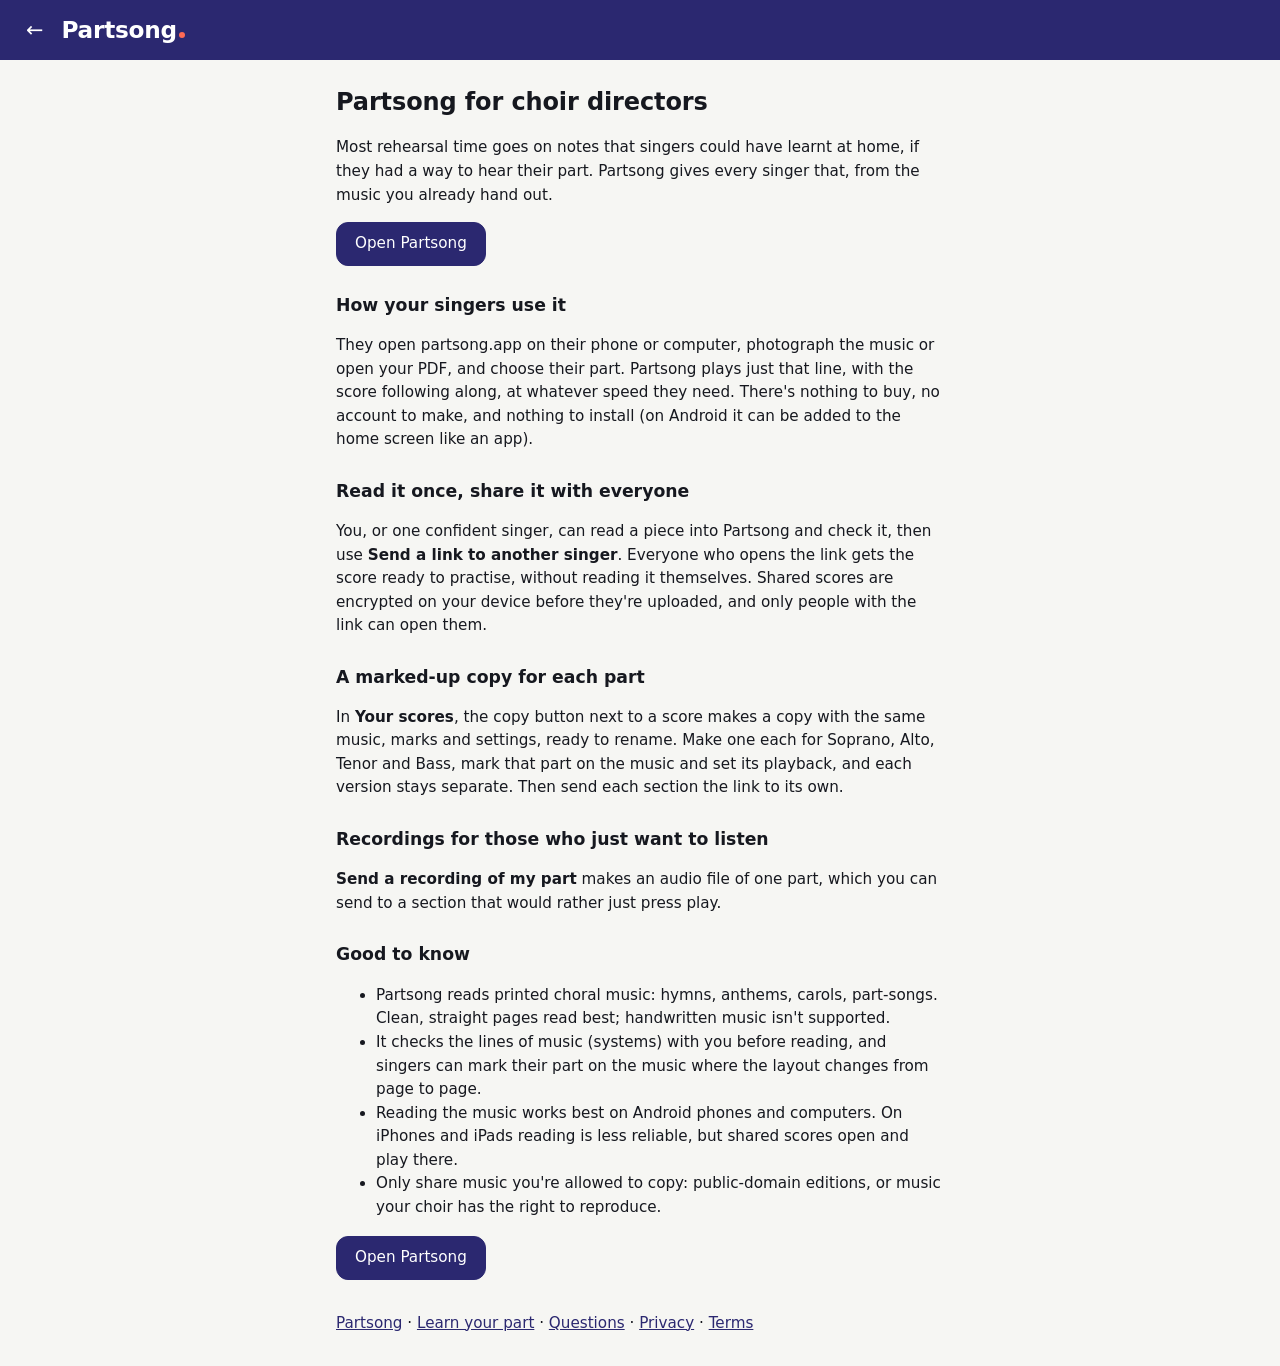
==== choir-directors.html @ 73a4e0ba "Help pages for search: How to learn your choir part (with checking systems and marking your part), R" ====
<!doctype html>
<html lang="en">
<head>
  <meta charset="utf-8">
  <meta name="viewport" content="width=device-width, initial-scale=1, viewport-fit=cover">
  <title>Partsong for choir directors – Partsong</title>
  <meta name="description" content="Help your singers learn their notes between rehearsals: they photograph the music or open your PDF and hear just their part. Free, no accounts, nothing to install.">
  <link rel="canonical" href="https://partsong.app/choir-directors.html">
  <meta property="og:type" content="article">
  <meta property="og:url" content="https://partsong.app/choir-directors.html">
  <meta property="og:site_name" content="Partsong">
  <meta property="og:title" content="Partsong for choir directors">
  <meta property="og:description" content="Help your singers learn their notes between rehearsals: they photograph the music or open your PDF and hear just their part. Free, no accounts, nothing to install.">
  <meta property="og:image" content="https://partsong.app/og-image.png">
  <meta name="twitter:card" content="summary_large_image">
  <meta name="theme-color" content="#2b2870">
  <link rel="icon" href="favicon.ico" sizes="48x48">
  <link rel="icon" href="icon.svg" type="image/svg+xml">
  <link rel="stylesheet" href="styles.css">
  <script type="application/ld+json">
{
  "@context": "https://schema.org",
  "@type": "WebPage",
  "name": "Partsong for choir directors",
  "audience": {
    "@type": "Audience",
    "audienceType": "Choir directors"
  },
  "about": {
    "@type": "WebApplication",
    "name": "Partsong",
    "url": "https://partsong.app/"
  }
}
  </script>
</head>
<body>
  <header>
    <a href="./" class="icon-btn" aria-label="Back to Partsong">&larr;</a>
    <h1>Partsong</h1>
  </header>
  <main class="legal">
    <h2>Partsong for choir directors</h2>

    <p>Most rehearsal time goes on notes that singers could have learnt at home, if they had a way to hear their part. Partsong gives every singer that, from the music you already hand out.</p>
    <p><a class="button primary" href="./">Open Partsong</a></p>

    <h3>How your singers use it</h3>
    <p>They open partsong.app on their phone or computer, photograph the music or open your PDF, and choose their part. Partsong plays just that line, with the score following along, at whatever speed they need. There's nothing to buy, no account to make, and nothing to install (on Android it can be added to the home screen like an app).</p>

    <h3>Read it once, share it with everyone</h3>
    <p>You, or one confident singer, can read a piece into Partsong and check it, then use <strong>Send a link to another singer</strong>. Everyone who opens the link gets the score ready to practise, without reading it themselves. Shared scores are encrypted on your device before they're uploaded, and only people with the link can open them.</p>

    <h3>A marked-up copy for each part</h3>
    <p>In <strong>Your scores</strong>, the copy button next to a score makes a copy with the same music, marks and settings, ready to rename. Make one each for Soprano, Alto, Tenor and Bass, mark that part on the music and set its playback, and each version stays separate. Then send each section the link to its own.</p>

    <h3>Recordings for those who just want to listen</h3>
    <p><strong>Send a recording of my part</strong> makes an audio file of one part, which you can send to a section that would rather just press play.</p>

    <h3>Good to know</h3>
    <ul>
      <li>Partsong reads printed choral music: hymns, anthems, carols, part-songs. Clean, straight pages read best; handwritten music isn't supported.</li>
      <li>It checks the lines of music (systems) with you before reading, and singers can mark their part on the music where the layout changes from page to page.</li>
      <li>Reading the music works best on Android phones and computers. On iPhones and iPads reading is less reliable, but shared scores open and play there.</li>
      <li>Only share music you're allowed to copy: public-domain editions, or music your choir has the right to reproduce.</li>
    </ul>

    <p><a class="button primary" href="./">Open Partsong</a></p>

    <p class="legal-links"><a href="./">Partsong</a> · <a href="learn-your-choir-part.html">Learn your part</a> · <a href="faq.html">Questions</a> · <a href="privacy.html">Privacy</a> · <a href="terms.html">Terms</a></p>
  </main>
</body>
</html>
---- styles.css ----
:root {
  --bg: #f6f6f3;
  --surface: #ffffff;
  --text: #16181f;
  --muted: #6b6d75;
  --border: #e2e2dc;
  --accent: #2b2870;
  --accent-text: #ffffff;
  --header: #2b2870;
  --gold: #ff6a55;
  --gold-text: #ffffff;
  --gold-ink: #e2432d; /* coral text on the light background */
  --mine: #ffe5e0;
  --danger: #c0392b;
  --shadow: 0 1px 2px rgb(20 22 30 / 0.05), 0 4px 16px rgb(20 22 30 / 0.07);
  color-scheme: light;
}
@media (prefers-color-scheme: dark) {
  :root:not([data-theme="light"]) {
    --bg: #12141c;
    --surface: #1c1f2b;
    --text: #ece8df;
    --muted: #9d99a6;
    --border: #30344a;
    --accent: #b3b0ff;
    --accent-text: #12141c;
    --header: #24215c;
    --gold: #ff7a66;
    --gold-text: #1a0a07;
    --gold-ink: #ff7a66;
    --mine: #3d2320;
    --danger: #e8806f;
    --shadow: 0 1px 2px rgb(0 0 0 / 0.3), 0 4px 14px rgb(0 0 0 / 0.25);
    color-scheme: dark;
  }
}
:root[data-theme="dark"] {
  --bg: #12141c;
  --surface: #1c1f2b;
  --text: #ece8df;
  --muted: #9d99a6;
  --border: #30344a;
  --accent: #b3b0ff;
  --accent-text: #12141c;
  --header: #24215c;
  --gold: #ff7a66;
  --gold-text: #1a0a07;
  --gold-ink: #ff7a66;
  --mine: #3d2320;
  --danger: #e8806f;
  --shadow: 0 1px 2px rgb(0 0 0 / 0.3), 0 4px 14px rgb(0 0 0 / 0.25);
  color-scheme: dark;
}

/* Plus Jakarta Sans (SIL Open Font Licence, fonts/OFL-PlusJakartaSans.txt),
   variable weight. */
@font-face {
  font-family: "Plus Jakarta Sans";
  src: url("fonts/plus-jakarta-sans-latin-wght.woff2") format("woff2");
  font-weight: 200 800;
  font-display: swap;
}

* { box-sizing: border-box; }
/* Component display rules (e.g. button { display: inline-flex }) would
   otherwise override the hidden attribute. The panel animates its own. */
[hidden]:not(.panel) { display: none !important; }
body {
  margin: 0;
  background: var(--bg);
  color: var(--text);
  font: 16px/1.45 "Plus Jakarta Sans", system-ui, -apple-system, "Segoe UI", Roboto, sans-serif;
}
header {
  position: sticky;
  top: 0;
  z-index: 1;
  display: flex;
  align-items: center;
  gap: 8px;
  padding: 12px 16px;
  padding-top: max(12px, env(safe-area-inset-top));
  background: var(--header);
  color: #ffffff;
}
header h1 { margin: 0; font-size: 1.45rem; font-weight: 650; letter-spacing: -0.01em; }
/* The running version, faint at the right (also in About). */
.header-version { margin-left: auto; font-size: 0.7rem; opacity: 0.45; font-variant-numeric: tabular-nums; }
header h1::after { content: ""; display: inline-block; width: 6px; height: 6px; margin-left: 2px; border-radius: 50%; background: var(--gold); }
.device-note { background: var(--mine); border-radius: 10px; padding: 10px 12px; font-size: 0.92rem; }
main { max-width: 640px; margin: 0 auto; padding: 16px; }
h2 { font-size: 1.15rem; font-weight: 650; margin: 24px 0 10px; letter-spacing: -0.005em; }
.muted { color: var(--muted); font-size: 0.92rem; }

button, .button {
  display: inline-flex;
  align-items: center;
  justify-content: center;
  min-height: 44px;
  padding: 0 18px;
  border: 1px solid var(--border);
  border-radius: 12px;
  background: var(--surface);
  color: var(--text);
  font: inherit;
  font-weight: 500;
  cursor: pointer;
  transition: transform 0.1s ease;
}
button:active:not(:disabled), .button:active { transform: scale(0.97); }
button:disabled { opacity: 0.45; cursor: default; }
.primary { background: var(--accent); border-color: var(--accent); color: var(--accent-text); }
.danger { color: var(--danger); margin-top: 32px; }
.wide { width: 100%; margin-top: 16px; }
.icon-btn { min-height: 36px; padding: 0 10px; background: transparent; border: none; color: inherit; font-size: 1.3rem; }
.actions { display: flex; gap: 8px; flex-wrap: wrap; }
.intro { margin: 8px 0 20px; }
.tagline { margin: 0; font-size: 1.6rem; line-height: 1.2; font-weight: 750; letter-spacing: -0.02em; }
.tagline span { color: var(--gold-ink); }
#intro-more { margin: 10px 0 0; font-size: 0.98rem; }

.library { list-style: none; padding: 0; margin: 0; }
.library-search { width: 100%; min-height: 44px; margin: 0 0 12px; padding: 0 14px; font: inherit; border: 1px solid var(--border); border-radius: 12px; background: var(--surface); color: var(--text); }
.library li { display: flex; align-items: center; gap: 4px; margin-bottom: 8px; }
.library li > button:first-child { border: 0; box-shadow: var(--shadow); min-height: 64px; flex: 1; min-width: 0; gap: 12px; justify-content: flex-start; padding-left: 8px; text-align: left; }
.library .meta { flex: 1; min-width: 0; display: flex; flex-direction: column; gap: 2px; }
/* Full name, wrapping to two lines before it's cut short. */
.library .name { overflow: hidden; display: -webkit-box; -webkit-line-clamp: 2; -webkit-box-orient: vertical; overflow-wrap: anywhere; line-height: 1.25; }
.library small { font-size: 0.8rem; }
.library .thumb { width: 36px; height: 48px; flex: none; border-radius: 5px; box-shadow: 0 0 0 1px var(--border); overflow: hidden; background: var(--border); }
.library .thumb img { width: 100%; height: 100%; object-fit: cover; display: block; }
.library small { color: var(--muted); font-weight: 400; }

.pages { display: grid; grid-template-columns: repeat(auto-fill, minmax(96px, 1fr)); gap: 8px; padding: 0; margin: 16px 0 0; list-style: none; }
.pages li { position: relative; }
.pages img { width: 100%; aspect-ratio: 3 / 4; object-fit: cover; border-radius: 8px; border: 1px solid var(--border); display: block; }
.pages .remove { position: absolute; top: 4px; right: 4px; min-height: 28px; padding: 0 8px; font-size: 0.85rem; }
.pages .rotate { position: absolute; top: 4px; left: 4px; min-height: 28px; padding: 0 8px; font-size: 1rem; }
.pages .num { position: absolute; bottom: 4px; left: 4px; background: var(--surface); border-radius: 6px; padding: 0 6px; font-size: 0.8rem; }

.name-field { display: grid; gap: 4px; margin-top: 16px; font-size: 0.95rem; }
.name-field input { min-height: 44px; font: inherit; padding: 0 10px; border: 1px solid var(--border); border-radius: 8px; background: var(--surface); color: var(--text); }
.status { margin-top: 16px; white-space: pre-line; }
.discard { margin-top: 24px; color: var(--muted); }
.status progress { width: 100%; height: 8px; }

.title-wrap { display: flex; align-items: center; gap: 8px; color: var(--muted); }
.title-input {
  flex: 1;
  min-width: 0;
  font: inherit;
  font-size: 1.5rem;
  font-weight: 650;
  letter-spacing: -0.01em;
  padding: 6px 8px;
  border: 1px solid transparent;
  border-bottom: 1px dashed var(--muted);
  border-radius: 8px 8px 0 0;
  background: transparent;
  color: var(--text);
}
.title-input:focus { border-color: var(--border); background: var(--surface); outline: none; }

.lock-row { display: flex; align-items: center; gap: 12px; margin: 12px 0 0; padding: 10px 12px; border: 1px solid var(--border); border-radius: 10px; background: var(--surface); }
.lock-row .muted { font-size: 0.85rem; }
#panel.locked #auto-part, #panel.locked #marked-part, #panel.locked .octave-row { opacity: 0.55; }
.marked-part p { margin: 0 0 10px; }
.danger-text { color: var(--danger); }
#auto-part > .hint { margin: 10px 0 6px; }
#start-markup { width: 100%; }
.markup-bar {
  position: fixed;
  left: 0;
  right: 0;
  bottom: 0;
  z-index: 3;
  display: flex;
  align-items: center;
  gap: 12px;
  min-height: var(--transport-h);
  padding: 8px 16px max(8px, env(safe-area-inset-bottom));
  /* Full-width band, contents in the page's column (on a computer the button
     ran across the whole window, away from the page). */
  padding-inline: max(16px, calc((100% - 608px) / 2));
  background: var(--mine);
  border-top: 2px solid var(--gold);
}
.markup-bar[hidden] { display: none; }
/* Text across the top, buttons in a row beneath: beside the buttons, the text
   became a tall narrow column on phones with large text. */
.markup-bar { flex-wrap: wrap; gap: 8px 12px; }
.markup-bar p { flex: 1 1 100%; margin: 0; font-size: 0.92rem; }
.markup-bar button { flex: 1; }
.markup-bar button.link { flex: 0 0 auto; }
/* The current-bar highlight would look like part of the marking. */
body.marking .photo-list .bar { display: none; }
body.marking .transport { display: none; }
select { min-height: 40px; font: inherit; padding: 0 8px; border: 1px solid var(--border); border-radius: 8px; background: var(--surface); color: var(--text); }
.link { min-height: 0; padding: 0; border: 0; background: none; color: var(--accent); text-decoration: underline; font-weight: 400; }
.photo-list .mark { fill: var(--gold); fill-opacity: 0.16; stroke: var(--gold); stroke-opacity: 0.6; stroke-width: 4; }
/* Check and fix systems: red where a system ends, dotted between the staves of one. */
.photo-list .fix-split { stroke: #e2432d; stroke-width: 12; stroke-linecap: round; }
.photo-list .fix-gap { stroke: #2b2870; stroke-opacity: 0.45; stroke-width: 5; stroke-dasharray: 14 14; }
.parts-doubt { border: 1px solid var(--border); border-left: 4px solid var(--gold); border-radius: 10px; padding: 12px 14px; background: var(--surface); }
.parts-doubt p { margin: 0 0 8px; }
.parts-doubt .doubt-title { font-weight: 700; margin-bottom: 6px; }
.parts-doubt .doubt-step { font-weight: 600; margin: 6px 0 4px; }
.parts-doubt button { width: 100%; margin-bottom: 8px; }
.photo-list .mark-label { fill: #a8690f; font-family: "Plus Jakarta Sans", system-ui, sans-serif; font-weight: 700; }
.lines { list-style: none; padding: 0; margin: 0; display: grid; gap: 6px; }
.lines li {
  display: flex;
  align-items: center;
  gap: 10px;
  padding: 8px 12px;
  border: 1px solid var(--border);
  border-radius: 10px;
  background: var(--surface);
}
.lines li.mine { background: var(--mine); border-color: var(--gold); }
.lines .pick { flex: 1; display: flex; align-items: center; gap: 10px; font-weight: 500; min-height: 32px; }
.lines .range { color: var(--muted); font-size: 0.85rem; font-weight: 400; }
.lines .include { font-size: 0.85rem; color: var(--muted); display: flex; align-items: center; gap: 4px; }
input[type="radio"], input[type="checkbox"] { width: 20px; height: 20px; accent-color: var(--accent); }

.controls { display: grid; gap: 14px; margin-top: 20px; }
.controls label { display: grid; gap: 4px; font-size: 0.95rem; }
.controls input[type="range"] { width: 100%; accent-color: var(--accent); }
.bars { display: flex; gap: 12px; align-items: end; flex-wrap: wrap; }
.bars input[type="number"] { width: 72px; min-height: 40px; font: inherit; padding: 0 8px; border: 1px solid var(--border); border-radius: 8px; background: var(--surface); color: var(--text); }
.bars .check, .repeats .check { display: flex; align-items: center; gap: 6px; min-height: 40px; }
.repeats { margin-top: 12px; }
.repeats ul { list-style: none; margin: 4px 0 0; padding: 0; display: grid; gap: 6px; }
.repeats li { display: flex; align-items: center; gap: 8px; flex-wrap: wrap; font-size: 0.95rem; }
.repeats input[type="number"] { width: 72px; min-height: 40px; font: inherit; padding: 0 8px; border: 1px solid var(--border); border-radius: 8px; background: var(--surface); color: var(--text); }

/* Practice screen: music fills the page; transport is fixed at the bottom and
   the detailed controls slide up above it. */
:root { --transport-h: calc(72px + env(safe-area-inset-bottom)); }
#practice { padding-bottom: var(--transport-h); }
.transport {
  position: fixed;
  left: 0;
  right: 0;
  bottom: 0;
  z-index: 3;
  height: var(--transport-h);
  display: flex;
  align-items: center;
  justify-content: center;
  gap: 10px;
  padding: 0 12px env(safe-area-inset-bottom);
  background: var(--bg);
  border-top: 1px solid var(--border);
}
.icon-round { width: 50px; height: 50px; min-height: 0; padding: 0; border-radius: 50%; }
.icon-round svg { width: 26px; height: 26px; fill: currentColor; }
#play { width: 60px; height: 60px; background: var(--gold); border-color: var(--gold); color: var(--gold-text); box-shadow: 0 4px 14px color-mix(in srgb, var(--gold) 45%, transparent); }
#play .i-pause, #play.playing .i-play { display: none; }
#play.playing .i-pause { display: block; }
#settings[aria-expanded="true"] { background: var(--mine); border-color: var(--gold); }
.position { font-variant-numeric: tabular-nums; font-size: 1.05rem; min-width: 64px; text-align: center; }

.panel {
  position: fixed;
  left: 0;
  right: 0;
  bottom: var(--transport-h);
  z-index: 2;
  max-height: min(70vh, calc(100vh - var(--transport-h) - 64px));
  overflow-y: auto;
  padding: 4px 16px 16px;
  background: var(--bg);
  border-top: 1px solid var(--border);
  border-radius: 16px 16px 0 0;
  box-shadow: 0 -8px 24px rgb(0 0 0 / 0.18);
  transform: translateY(0);
  transition: transform 0.25s ease, visibility 0.25s;
}
.panel[hidden] { display: block; visibility: hidden; transform: translateY(110%); }
.panel > * { max-width: 608px; margin-left: auto; margin-right: auto; }
.panel { padding-top: 0; }
.panel-head {
  position: sticky;
  top: 0;
  z-index: 1;
  display: flex;
  align-items: center;
  justify-content: center;
  height: 44px;
  margin: 0 -16px;
  max-width: none;
  background: var(--bg);
  touch-action: none;
  cursor: grab;
}
.grab { width: 44px; height: 5px; border-radius: 3px; background: var(--border); }
.panel-close { position: absolute; right: 12px; min-height: 34px; padding: 0 14px; font-weight: 600; color: var(--accent); }
.panel-backdrop { position: fixed; inset: 0; z-index: 1; background: rgb(0 0 0 / 0.18); }
.error-toast { position: fixed; top: 64px; left: 12px; right: 12px; z-index: 10; padding: 10px 14px; border-radius: 10px; background: var(--danger); color: #fff; font-size: 0.9rem; box-shadow: 0 6px 18px rgb(0 0 0 / 0.25); }
.title-row { display: flex; align-items: center; gap: 4px; }
.title-row .title-wrap { flex: 1; min-width: 0; }
.share-btn { flex: none; width: 44px; height: 44px; min-height: 0; padding: 0; border: 0; border-radius: 50%; background: transparent; color: var(--accent); }
.report-link { margin: 32px auto 8px; text-align: center; }
.report-overlay { position: fixed; inset: 0; z-index: 9; display: flex; align-items: flex-start; justify-content: center; padding: 72px 12px 12px; background: rgb(0 0 0 / 0.3); overflow-y: auto; }
.report-card { width: 100%; max-width: 560px; padding: 16px; border-radius: 14px; background: var(--bg); box-shadow: 0 10px 30px rgb(0 0 0 / 0.25); }
.report-card h2 { margin: 0 0 12px; }
.report-card label { display: block; margin-bottom: 6px; }
.report-card textarea { width: 100%; font: inherit; padding: 10px; border: 1px solid var(--border); border-radius: 8px; background: var(--surface); color: var(--text); resize: vertical; }
.report-card details { margin: 12px 0; }
.report-card pre { max-height: 30vh; overflow: auto; padding: 8px; border-radius: 8px; background: var(--surface); font-size: 0.75rem; white-space: pre-wrap; word-break: break-word; }
/* A scan page full-screen (tap its thumbnail), to check it before reading. */
.page-zoom { position: fixed; inset: 0; z-index: 30; display: flex; flex-direction: column; background: #111; }
.page-zoom[hidden] { display: none; }
.page-zoom img { flex: 1; min-height: 0; width: 100%; object-fit: contain; }
.page-zoom-bar { display: flex; align-items: center; gap: 10px; padding: 12px 16px; padding-bottom: max(12px, env(safe-area-inset-bottom)); background: var(--bg); }
.page-zoom-bar span { flex: 1; color: var(--muted); }
/* Privacy notice and terms (privacy.html, terms.html). */
.legal { line-height: 1.55; }
.legal h2 { font-size: 1.5rem; margin-top: 8px; }
.legal h3 { font-size: 1.08rem; margin: 26px 0 6px; }
.legal h4 { font-size: 0.98rem; margin: 18px 0 4px; }
.legal p, .legal li { font-size: 0.95rem; }
.legal a { color: var(--accent); }
.legal a.button { text-decoration: none; }
.legal a.button.primary { color: var(--accent-text); }
.legal-links { margin-top: 32px; }
.report-link a { color: var(--accent); }
header a.icon-btn { color: inherit; text-decoration: none; display: inline-flex; align-items: center; justify-content: center; }
.about-card h2 small { font-size: 0.8rem; font-weight: 400; color: var(--muted); }
.about-card h3 { font-size: 1rem; margin: 18px 0 6px; }
.about-card p, .credits { font-size: 0.92rem; margin: 0 0 8px; }
.credits { padding-left: 18px; }
.credits li { margin-bottom: 6px; }
.about-card a { color: var(--accent); }
.card-head { display: flex; align-items: center; justify-content: space-between; margin-bottom: 8px; }
.card-head h2 { margin: 0; }
.card-close { min-height: 0; width: 40px; height: 40px; padding: 0; border: 0; border-radius: 50%; background: transparent; font-size: 1.6rem; color: var(--muted); }
.steps { margin: 14px 0 12px; padding-left: 22px; font-size: 0.95rem; }
.steps li { margin-bottom: 4px; }
.report-status { margin: 10px 0 0; font-weight: 600; color: var(--accent); }
.report-status:empty { display: none; }
.report-card .muted { font-size: 0.85rem; margin: 10px 0 0; }
.update-banner { position: fixed; top: 64px; left: 12px; right: 12px; z-index: 8; display: flex; align-items: center; gap: 12px; padding: 10px 12px 10px 16px; border-radius: 12px; background: var(--surface); border: 2px solid var(--accent); box-shadow: 0 6px 18px rgb(0 0 0 / 0.2); }
.update-banner span { flex: 1; font-size: 0.95rem; }
.install-card { margin: 16px 0; padding: 14px 16px; border: 1px solid var(--border); border-radius: 12px; background: var(--surface); }
.install-card p { margin: 0 0 10px; }
.import-offer { margin: 16px 0; padding: 14px 16px; border: 2px solid var(--accent); border-radius: 12px; background: var(--mine); }
.import-offer p { margin: 0 0 10px; }
.library li.just-added > button:first-child { animation: just-added 2.5s ease-out; }
@keyframes just-added { from { background: var(--mine); border-color: var(--accent); } }
.share-spacer { flex: none; width: 44px; }
.library li { gap: 0; }
.library li > button:first-child { margin-right: 4px; min-height: 60px; padding-top: 6px; padding-bottom: 6px; }
.library .share-btn, .library .share-spacer { width: 38px; }
.library .share-btn svg { width: 22px; height: 22px; }
.library .delete-btn { color: var(--danger); }
.library .delete-btn:disabled { color: var(--muted); opacity: 0.4; }
.confirm-delete { flex: 1; padding: 10px 12px; border: 2px solid var(--danger); border-radius: 10px; background: var(--surface); }
.confirm-delete p { margin: 0 0 8px; }
.danger-solid { background: var(--danger); border-color: var(--danger); color: #fff; }
.share-btn svg { width: 24px; height: 24px; fill: currentColor; }
.share-status { margin: 0 8px; font-size: 0.85rem; }
.share-status:empty { display: none; }
.panel .danger { margin: 24px auto 8px; display: flex; }
/* Compact panel: explanations behind small "?" buttons. */
.panel h2 { display: flex; align-items: center; gap: 8px; }
.q { flex: none; box-sizing: border-box; width: 28px; height: 28px; min-width: 0; min-height: 0; padding: 0; border-radius: 50%; font-size: 0.85rem; font-weight: 700; line-height: 1; display: inline-flex; align-items: center; justify-content: center; }
.panel-head + h2 { margin-top: 0; }
.share-status:empty { display: none; }
.hint { font-size: 0.85rem; margin: 2px 0 8px; color: var(--muted); }
.row2 { display: flex; gap: 10px; margin: 2px auto 4px; } /* auto: centred in the panel like the rest */
.row2 button { flex: 1; padding: 10px 8px; }
.share-item { flex-direction: column; gap: 4px; margin-bottom: 12px; }
.share-item .hint { margin: 0; }
/* Ready to share at once (no preparing): filled, with a tick. */
.row2 button.ready { background: var(--accent); border-color: var(--accent); color: var(--accent-text); }
.row2 button.ready::before { content: "✓\00a0"; }
.bottom { display: flex; align-items: center; justify-content: space-between; gap: 12px; margin-top: 20px; }
.lock-box { flex: 1; display: flex; align-items: center; gap: 10px; padding: 6px 12px; border: 1px solid var(--border); border-radius: 10px; background: var(--surface); }
.lock-box .check { flex: 1; }
.panel .bottom .danger { margin: 0; }
#read-again[hidden] { display: none; }

details { margin-top: 24px; }
.view-toggle { flex-direction: column; gap: 0; font-size: 0.62rem; font-weight: 600; line-height: 1.1; }
.view-toggle[hidden] { display: none; }
.view-toggle svg { width: 20px; height: 20px; }
.view-toggle .i-pages, .view-toggle.on-read .i-read { display: none; }
.view-toggle.on-read .i-pages { display: block; }
.follow { margin-top: 12px; }
.read-view { margin-top: 12px; }
.read-view .muted { margin: 0 0 8px; }
.read-page { position: relative; cursor: pointer; }
.read-page.read-failed { cursor: default; padding: 16px 0; }
.read-bar, .read-playhead { position: absolute; pointer-events: none; }
.read-bar[hidden], .read-playhead[hidden] { display: none; }
.read-bar { background: color-mix(in srgb, var(--accent) 10%, transparent); border: 2px solid var(--accent); border-radius: 4px; }
.read-playhead { background: var(--gold); border-radius: 2px; }
.photo-list { display: grid; gap: 8px; }
.photo-list .page { position: relative; }
.photo-list .page-label { display: none; }
/* Checking the systems before reading (scan screen). */
.systems-check { margin-top: 12px; border-left: 4px solid #e2432d; padding-left: 12px; }
/* Once reading starts (steps 2 and 3), step 1's pages are put away. */
#scan.reading .step1 { display: none; }
.systems-check[hidden] { display: none; }
.systems-check > p { margin: 0 0 8px; }
.systems-check .check-page { margin: 8px 0 0; font-weight: 700; }
/* Read music stays at the bottom of the screen (the bar Fix systems uses);
   room under the last page so the bar doesn't cover it. */
.systems-check { padding-bottom: 120px; }
body.fixing .photo-list .page-label { display: block; margin: 0; font-weight: 700; color: var(--text); }
body.fixing .photo-list .page + .page-label { margin-top: 8px; padding-top: 12px; border-top: 6px solid #e2432d; }
.photo-list img { width: 100%; display: block; border-radius: 8px; border: 1px solid var(--border); }
.photo-list svg { position: absolute; inset: 0; width: 100%; height: 100%; cursor: pointer; }
/* The music is one big tap target: no tap flash, no long-press selection. */
.photo-list, .read-page { -webkit-tap-highlight-color: transparent; user-select: none; -webkit-user-select: none; -webkit-touch-callout: none; }
.photo-list .bar { fill: var(--accent); fill-opacity: 0.12; stroke: var(--accent); stroke-width: 6; }
.photo-list .playhead { stroke: var(--gold); stroke-width: 8; stroke-linecap: round; }
.photo-list .note { fill: none; stroke: var(--gold); stroke-width: 7; }

summary { cursor: pointer; min-height: 32px; }
#osmd { background: #fff; border-radius: 8px; overflow-x: auto; }
#pages img { cursor: zoom-in; }
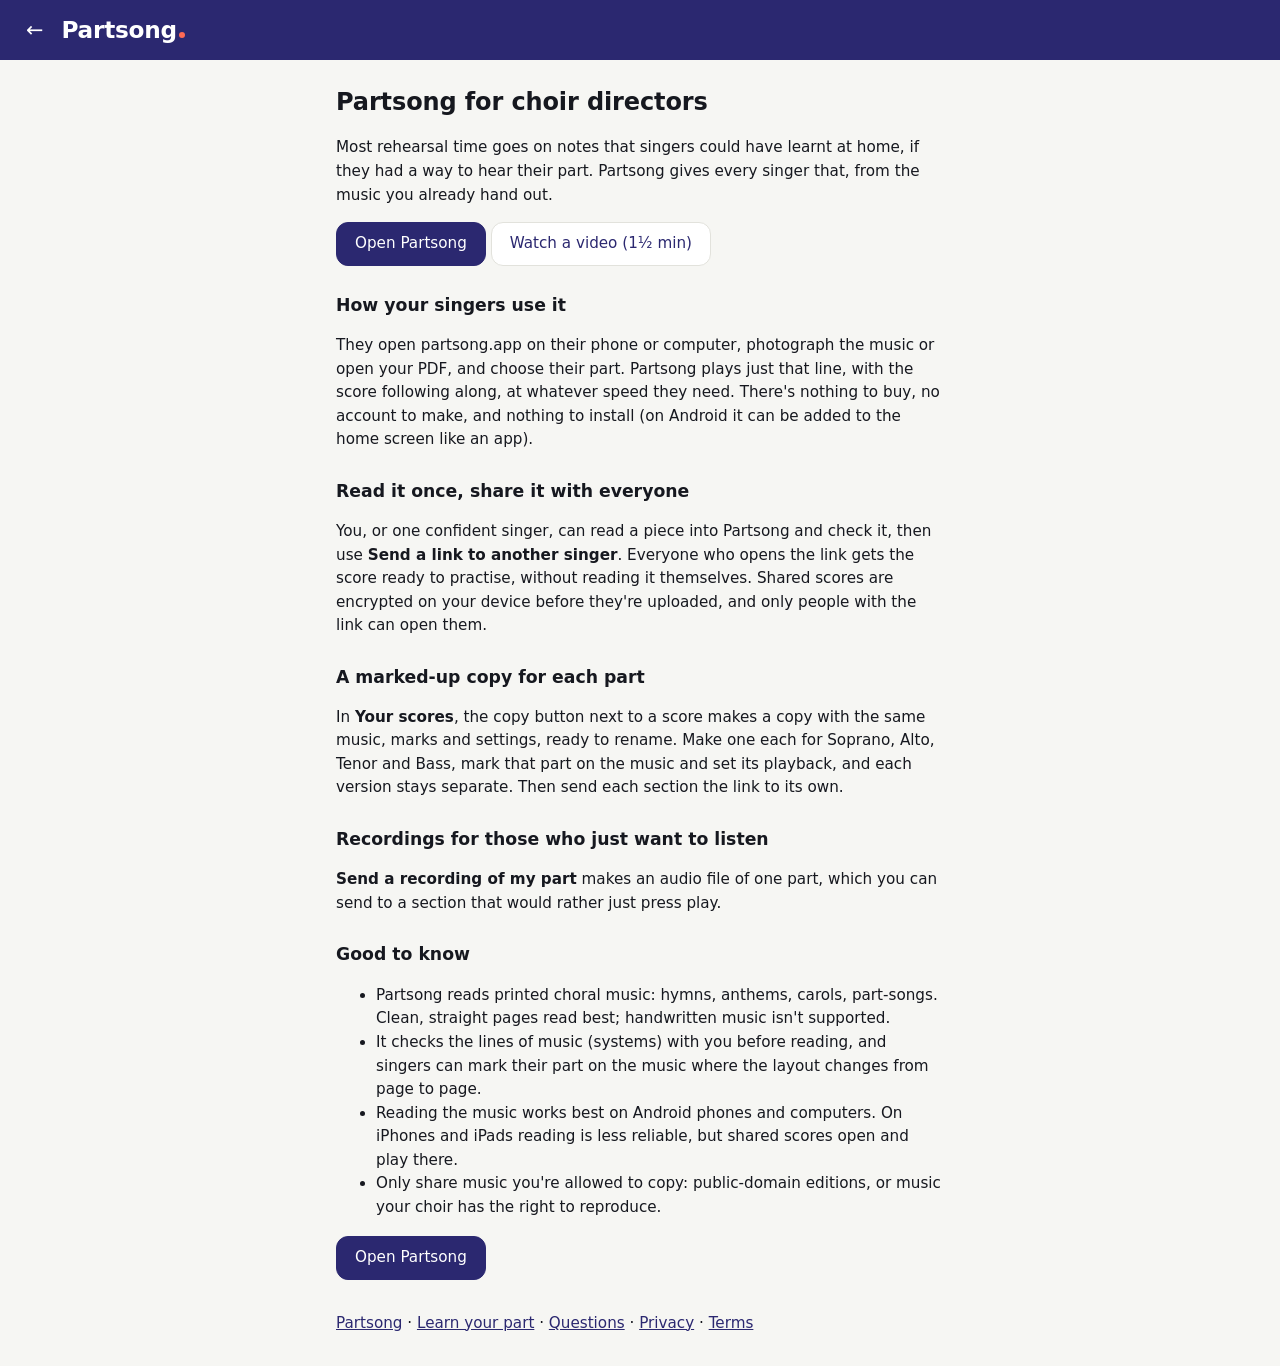
==== commit 4c25cb74: "Link the getting-started video from the FAQ, CPDL, rehearsal tracks, choir directors pages and About" ====
--- a/choir-directors.html
+++ b/choir-directors.html
@@ -17,6 +17,8 @@
   <link rel="icon" href="favicon.ico" sizes="48x48">
   <link rel="icon" href="icon.svg" type="image/svg+xml">
   <link rel="stylesheet" href="styles.css">
+  <!-- Anonymous, cookie-free visit counts (https://www.goatcounter.com); skips localhost. -->
+  <script data-goatcounter="https://partsong.goatcounter.com/count" async crossorigin="anonymous" src="https://gc.zgo.at/count.js"></script>
   <script type="application/ld+json">
 {
   "@context": "https://schema.org",
@@ -43,7 +45,7 @@
     <h2>Partsong for choir directors</h2>
 
     <p>Most rehearsal time goes on notes that singers could have learnt at home, if they had a way to hear their part. Partsong gives every singer that, from the music you already hand out.</p>
-    <p><a class="button primary" href="./">Open Partsong</a></p>
+    <p><a class="button primary" href="./">Open Partsong</a> <a class="button" href="learn-your-choir-part.html#video">Watch a video (1½ min)</a></p>
 
     <h3>How your singers use it</h3>
     <p>They open partsong.app on their phone or computer, photograph the music or open your PDF, and choose their part. Partsong plays just that line, with the score following along, at whatever speed they need. There's nothing to buy, no account to make, and nothing to install (on Android it can be added to the home screen like an app).</p>
--- a/styles.css
+++ b/styles.css
@@ -115,6 +115,10 @@
 .icon-btn { min-height: 36px; padding: 0 10px; background: transparent; border: none; color: inherit; font-size: 1.3rem; }
 .actions { display: flex; gap: 8px; flex-wrap: wrap; }
 .intro { margin: 8px 0 20px; }
+.newcomer { display: flex; align-items: center; gap: 10px; margin: 14px 0 0; }
+.newcomer p { margin: 0; }
+.newcomer .actions { flex-wrap: nowrap; }
+a.button { text-decoration: none; color: inherit; }
 .tagline { margin: 0; font-size: 1.6rem; line-height: 1.2; font-weight: 750; letter-spacing: -0.02em; }
 .tagline span { color: var(--gold-ink); }
 #intro-more { margin: 10px 0 0; font-size: 0.98rem; }
@@ -317,6 +321,7 @@
 .page-zoom-bar span { flex: 1; color: var(--muted); }
 /* Privacy notice and terms (privacy.html, terms.html). */
 .legal { line-height: 1.55; }
+.how-video { display: block; width: 100%; max-width: 340px; aspect-ratio: 412 / 915; margin: 10px auto 0; border-radius: 16px; background: #2b2870; }
 .legal h2 { font-size: 1.5rem; margin-top: 8px; }
 .legal h3 { font-size: 1.08rem; margin: 26px 0 6px; }
 .legal h4 { font-size: 0.98rem; margin: 18px 0 4px; }
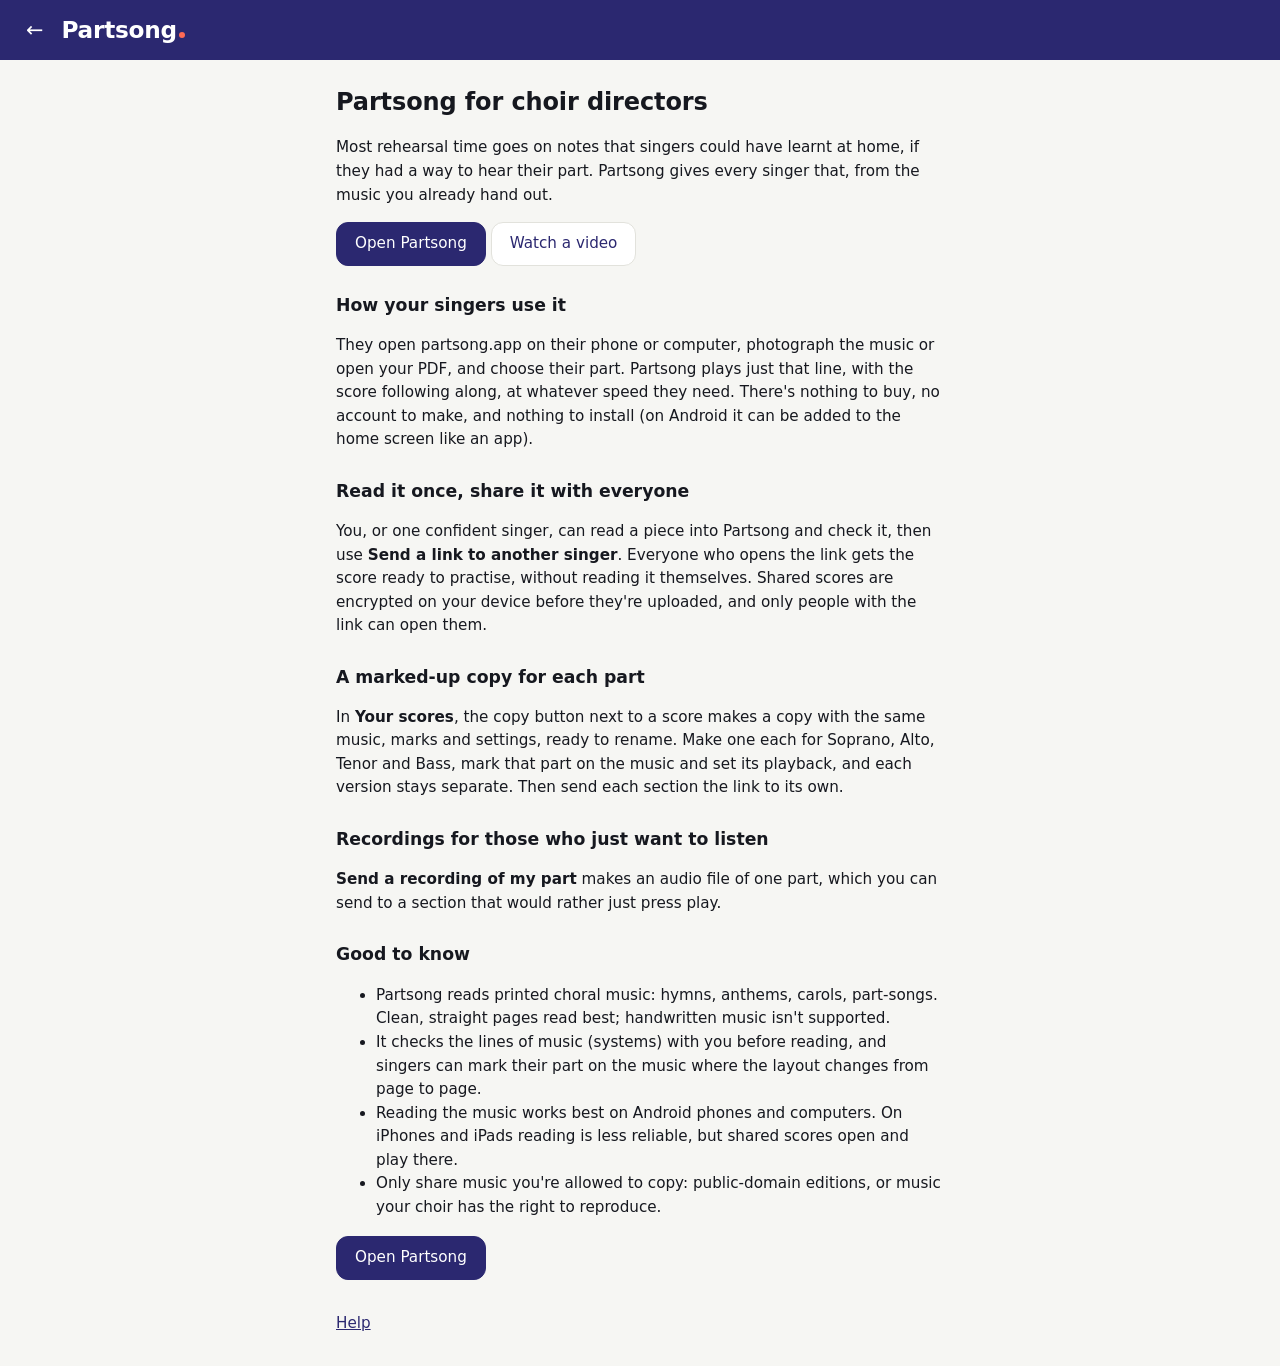
==== commit 76d0bdba: "Help is one hub: every footer is just Help, pointing to How to learn your choir part The hub gets se" ====
--- a/choir-directors.html
+++ b/choir-directors.html
@@ -45,7 +45,7 @@
     <h2>Partsong for choir directors</h2>
 
     <p>Most rehearsal time goes on notes that singers could have learnt at home, if they had a way to hear their part. Partsong gives every singer that, from the music you already hand out.</p>
-    <p><a class="button primary" href="./">Open Partsong</a> <a class="button" href="learn-your-choir-part.html#video">Watch a video (1½ min)</a></p>
+    <p><a class="button primary" href="./">Open Partsong</a> <a class="button" href="learn-your-choir-part.html#video">Watch a video</a></p>
 
     <h3>How your singers use it</h3>
     <p>They open partsong.app on their phone or computer, photograph the music or open your PDF, and choose their part. Partsong plays just that line, with the score following along, at whatever speed they need. There's nothing to buy, no account to make, and nothing to install (on Android it can be added to the home screen like an app).</p>
@@ -69,7 +69,7 @@
 
     <p><a class="button primary" href="./">Open Partsong</a></p>
 
-    <p class="legal-links"><a href="./">Partsong</a> · <a href="learn-your-choir-part.html">Learn your part</a> · <a href="faq.html">Questions</a> · <a href="privacy.html">Privacy</a> · <a href="terms.html">Terms</a></p>
+    <p class="legal-links"><a href="learn-your-choir-part.html">Help</a></p>
   </main>
 </body>
 </html>
--- a/styles.css
+++ b/styles.css
@@ -115,9 +115,11 @@
 .icon-btn { min-height: 36px; padding: 0 10px; background: transparent; border: none; color: inherit; font-size: 1.3rem; }
 .actions { display: flex; gap: 8px; flex-wrap: wrap; }
 .intro { margin: 8px 0 20px; }
-.newcomer { display: flex; align-items: center; gap: 10px; margin: 14px 0 0; }
+.newcomer { display: flex; flex-wrap: wrap; align-items: center; gap: 6px 10px; margin: 14px 0 0; }
 .newcomer p { margin: 0; }
-.newcomer .actions { flex-wrap: nowrap; }
+.newcomer .actions { flex-wrap: nowrap; gap: 8px; }
+.newcomer .actions > * { white-space: nowrap; padding: 0 14px; }
+.newcomer p { white-space: nowrap; }
 a.button { text-decoration: none; color: inherit; }
 .tagline { margin: 0; font-size: 1.6rem; line-height: 1.2; font-weight: 750; letter-spacing: -0.02em; }
 .tagline span { color: var(--gold-ink); }
@@ -331,6 +333,7 @@
 .legal a.button.primary { color: var(--accent-text); }
 .legal-links { margin-top: 32px; }
 .report-link a { color: var(--accent); }
+.hint a { color: var(--accent); }
 header a.icon-btn { color: inherit; text-decoration: none; display: inline-flex; align-items: center; justify-content: center; }
 .about-card h2 small { font-size: 0.8rem; font-weight: 400; color: var(--muted); }
 .about-card h3 { font-size: 1rem; margin: 18px 0 6px; }
